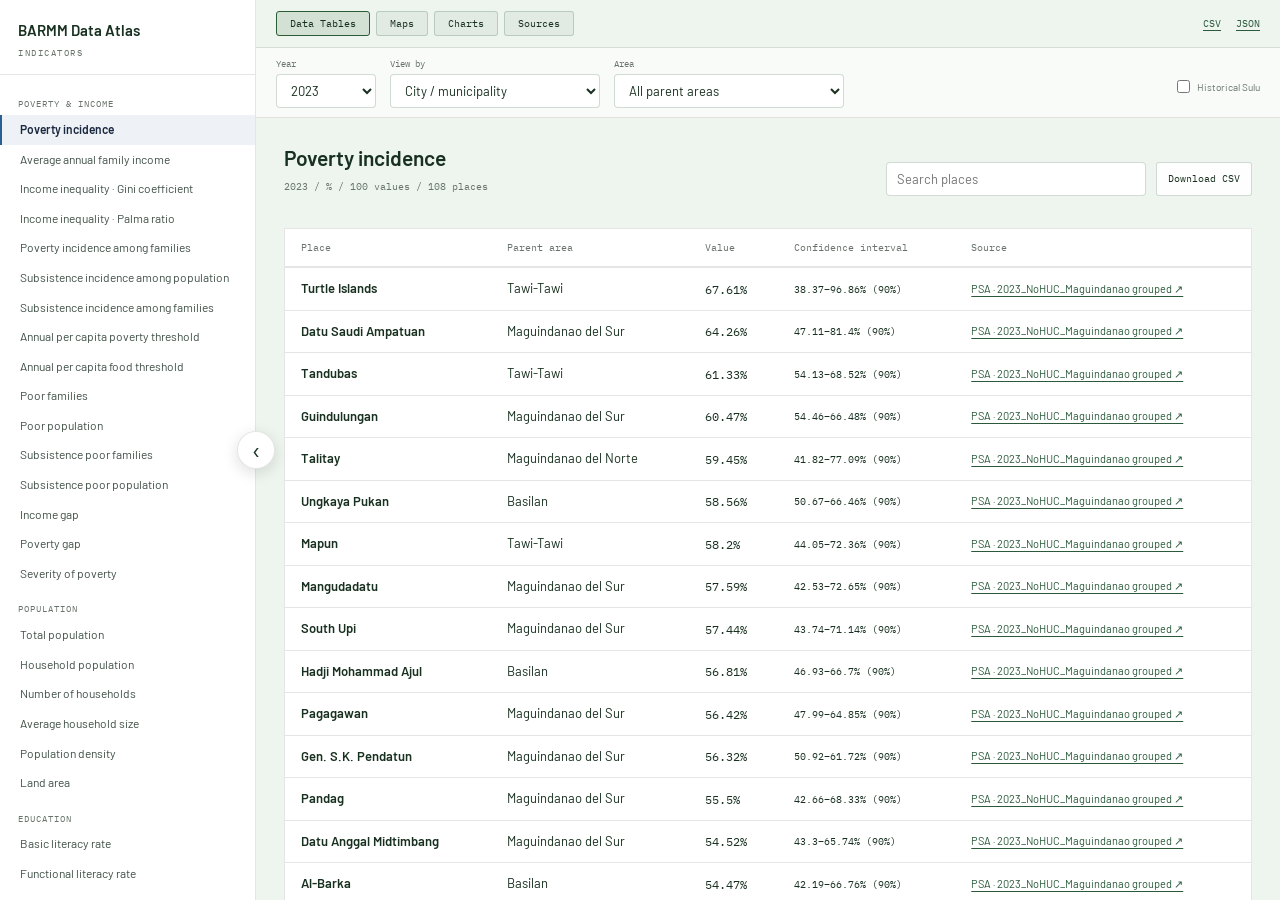
==== site/atlas/index.html @ e6b147f9 "Publish BARMM Data Atlas and CY2024 COA dashboards" ====
<!doctype html>
<html lang="en">
<head><meta charset="utf-8"><meta name="viewport" content="width=device-width,initial-scale=1"><meta name="theme-color" content="#eef5ef"><title>BARMM Data Atlas</title><link rel="stylesheet" href="atlas.css"><script src="vendor/d3.min.js" defer></script><script src="atlas.js" defer></script></head>
<body>
<a class="skip" href="#workspace">Skip to data</a>
<aside id="indicator-nav"><div class="nav-header"><a href="./" class="nav-title">BARMM Data Atlas</a><div class="nav-subtitle">Indicators</div></div><div id="indicator-list" role="navigation" aria-label="Indicators"></div></aside>
<button id="nav-toggle" aria-label="Toggle indicator navigation" aria-controls="indicator-nav" aria-expanded="true">&#8249;</button><div id="nav-overlay" hidden></div>
<header><a class="identity" href="./">BARMM Data Atlas</a><nav role="tablist" aria-label="Views"><button role="tab" aria-selected="true" aria-controls="view-tables" data-view="tables">Data Tables</button><button role="tab" aria-selected="false" aria-controls="view-map" data-view="map">Maps</button><button role="tab" aria-selected="false" aria-controls="view-charts" data-view="charts">Charts</button><button role="tab" aria-selected="false" aria-controls="view-sources" data-view="sources">Sources</button></nav><div class="downloads"><a href="observations.csv" download>CSV</a><a href="data.json" download>JSON</a></div></header>
<div class="filters"><label>Year<select id="year"></select></label><label>View by<select id="level"></select></label><label>Area<select id="province"></select></label><label class="historical"><input type="checkbox" id="sulu">Historical Sulu</label></div>
<main id="workspace">
<section id="view-map" class="view" role="tabpanel" aria-label="Maps" hidden><div id="map"><svg aria-label="BARMM locality boundaries"></svg><div id="tooltip" role="status"></div></div><div class="map-heading"><h1 id="map-title"></h1><p id="map-subtitle"></p></div><div class="map-bottom"><div id="legend"></div><span id="map-note"></span></div><div class="map-actions"><button id="reset-map" type="button">Reset map</button><button id="indicator-source" type="button">Source</button></div></section>
<section id="view-charts" class="view scroll-view" role="tabpanel" aria-label="Charts" hidden><div class="content"><h1 class="view-title" id="chart-title"></h1><p class="view-subtitle" id="chart-subtitle"></p><div id="chart"></div></div></section>
<section id="view-tables" class="view scroll-view" role="tabpanel" aria-label="Data Tables"><div class="content"><div class="table-tools"><div><h1 class="view-title" id="table-title"></h1><p id="table-count" class="view-subtitle"></p></div><div><label class="search"><span class="sr-only">Search places</span><input id="search" type="search" placeholder="Search places"></label><button id="export" type="button">Download CSV</button></div></div><div class="table-scroll"><table><thead><tr><th scope="col"><button id="sort-place">Place</button></th><th scope="col">Parent area</th><th scope="col"><button id="sort-value">Value</button></th><th scope="col" id="extra-heading">Confidence interval</th><th scope="col">Source</th></tr></thead><tbody id="rows"></tbody></table></div><div id="pagination"></div></div></section>
<section id="view-sources" class="view scroll-view" role="tabpanel" aria-label="Sources" hidden><div class="content"><h1 class="view-title">Sources</h1><div id="method" class="indicator-sources"></div><div class="catalog-tools"><label><span class="sr-only">Search sources</span><input type="search" id="source-search" placeholder="Search source files"></label><label><span class="sr-only">Source status</span><select id="source-status"><option value="">All source files</option><option>Integrated</option><option>Catalogued &#183; not extracted</option></select></label></div><div id="sources"></div><div id="geo-sources"></div></div></section>
<aside id="map-data" aria-label="Indicator data"><div class="data-panel-head"><h2 id="data-panel-title"></h2><p id="data-panel-meta"></p></div><div class="data-panel-scroll"><table><thead id="map-data-head"></thead><tbody id="map-data-rows"></tbody></table></div></aside>
<aside class="profile" aria-label="Selected place" hidden><button id="close-profile" aria-label="Close place details">&times;</button><div id="profile" aria-live="polite"></div></aside>
<div id="error" role="alert" hidden></div>
</main>
</body></html>
---- site/atlas/atlas.css ----
@font-face{font-family:Barlow;src:url('../fonts/barlow-regular.ttf');font-weight:400;font-display:swap}@font-face{font-family:Barlow;src:url('../fonts/barlow-semibold.ttf');font-weight:600 700;font-display:swap}@font-face{font-family:Plex;src:url('../fonts/ibm-plex-mono-regular.ttf');font-display:swap}
:root{--bg:#eef5ef;--ink:#18301f;--muted:#68746b;--line:rgba(0,0,0,.10);--blue:#0072b2;--sans:Barlow,'Segoe UI',sans-serif;--mono:Plex,monospace;--toolbar:84px;--header:48px}*{box-sizing:border-box}html,body{width:100%;height:100%;margin:0;overflow:hidden}body{font:14px/1.5 var(--sans);color:var(--ink);background:var(--bg)}button,input,select{font:inherit;color:inherit}button,a,select{cursor:pointer}a{color:#2b5a3b;text-underline-offset:3px}button:focus-visible,a:focus-visible,input:focus-visible,select:focus-visible{outline:2px solid var(--blue);outline-offset:3px}[hidden]{display:none!important}.sr-only{position:absolute;width:1px;height:1px;overflow:hidden;clip:rect(0,0,0,0)}.skip{position:absolute;left:-9999px;z-index:100;background:white;padding:10px}.skip:focus{left:0}header{height:var(--header);display:flex;align-items:center;gap:26px;padding:0 20px;border-bottom:1px solid var(--line);background:var(--bg)}.identity{font-size:15px;font-weight:600;text-decoration:none;color:var(--ink);white-space:nowrap}nav{display:flex;gap:6px;overflow:auto;scrollbar-width:none}nav button{padding:5px 13px;border:1px solid rgba(44,91,54,.22);background:rgba(44,91,54,.06);color:var(--ink);font:10px var(--mono);white-space:nowrap}nav button[aria-selected=true]{border-color:#2c5b36;background:rgba(44,91,54,.14)}.downloads{display:flex;gap:15px;margin-left:auto;font:10px var(--mono)}.filters{height:var(--toolbar);display:flex;gap:14px;align-items:center;padding:12px 20px;background:rgba(255,255,255,.65);border-bottom:1px solid var(--line)}label{display:block;font:9px var(--mono);color:var(--muted)}select,input[type=search]{border:1px solid rgba(44,91,54,.22);background:white;border-radius:4px;font:13px var(--sans);padding:7px 10px;width:100%;height:34px;color:var(--ink)}label>select{margin-top:5px}.filters>label{flex:1;min-width:95px}.filters .indicator-select{flex:2.5}.filters>label:nth-child(3){flex:.55;min-width:70px}.filters .historical{flex:none;min-width:0;display:flex;align-items:center;gap:4px;align-self:flex-end;margin-bottom:9px;font:10px var(--sans);white-space:nowrap}.historical input{accent-color:#2c5b36}main{position:fixed;inset:calc(var(--header) + var(--toolbar)) 0 0}.view{height:100%;position:absolute;inset:0}.scroll-view{overflow-y:auto;padding:26px 28px 50px}.scroll-view::-webkit-scrollbar,.profile::-webkit-scrollbar{width:4px}.scroll-view::-webkit-scrollbar-thumb,.profile::-webkit-scrollbar-thumb{background:#c4cec5}.content{max-width:1480px;margin:auto}.view-title{font-size:21px;font-weight:600;line-height:1.3;margin:0}.view-subtitle{font:10px/1.6 var(--mono);color:var(--muted);margin:8px 0 18px}#map{position:absolute;inset:0;overflow:hidden;touch-action:none}#map svg{display:block;width:100%;height:100%;cursor:grab}#map svg:active{cursor:grabbing}.locality{stroke:rgba(49,91,58,.38);stroke-width:.65;vector-effect:non-scaling-stroke;cursor:pointer}.locality:hover,.locality:focus{stroke:#18301f;stroke-width:2;outline:none}.locality.selected{stroke:#0072b2;stroke-width:2.5}.map-label{font:10px var(--mono);fill:#18301f;pointer-events:none;paint-order:stroke;stroke:rgba(255,255,255,.8);stroke-width:3px;stroke-linejoin:round}.map-heading{position:absolute;top:18px;left:20px;pointer-events:none;max-width:calc(100% - 50px)}.map-heading h1{font-size:18px;font-weight:600;margin:0;line-height:1.2}.map-heading p{font:10px var(--mono);color:var(--muted);margin:8px 0}.map-bottom{position:absolute;bottom:14px;left:20px;pointer-events:none;background:rgba(255,255,255,.9);padding:12px 14px;border:1px solid var(--line);border-radius:4px}.map-bottom>span{font:9px var(--mono);color:var(--muted);display:block;margin-top:8px}#legend{display:flex;align-items:center;gap:8px;font:10px var(--mono);color:var(--ink)}.ramp{height:9px;width:135px;background:linear-gradient(90deg,#edf5e8,#285e3b)}.missing-key{width:11px;height:11px;background:#dce1e5;margin-left:10px}.map-actions{position:absolute;bottom:20px;right:20px;display:flex;gap:7px}button{border:1px solid rgba(44,91,54,.22);border-radius:3px;background:rgba(255,255,255,.9);padding:7px 11px;font:10px var(--mono)}button:hover{background:#e1ebe1}button:disabled{opacity:.4;cursor:default}#tooltip{position:absolute;background:white;color:var(--ink);box-shadow:0 2px 9px #0002;font-size:13px;padding:10px 12px;pointer-events:none;display:none;max-width:220px;z-index:5;border:1px solid var(--line);border-radius:4px}#tooltip strong{display:block}.profile{position:absolute;top:0;right:0;bottom:0;width:350px;overflow:auto;border-left:1px solid var(--line);background:white;padding:24px;z-index:15;box-shadow:-5px 0 16px #00000008}#close-profile{position:absolute;top:15px;right:17px;border:0;padding:0 5px;font:23px var(--sans);color:var(--muted);background:none}.profile h3{font-size:25px;font-weight:600;line-height:1.2;margin:0 24px 6px 0}.profile .parent{font:10px/1.6 var(--mono);color:var(--muted);margin:0 0 24px}.metric-label{font-size:14px;margin:18px 0 8px}.big{font:34px/1.2 var(--mono);letter-spacing:-.04em}.unit,.interval{font:10px var(--mono);color:var(--muted);margin:8px 0}.citation{font:10px/1.8 var(--mono);margin:20px 0;color:var(--muted);overflow-wrap:anywhere}.history{display:flex;gap:14px;align-items:flex-end;border-bottom:1px solid var(--line);padding:15px 0 18px;margin:20px 0}.history>div{display:flex;flex:1;flex-direction:column;gap:7px;text-align:center;font:9px var(--mono);max-width:100px}.history .bar{background:#0072b2}.history span{color:var(--muted)}.other-values{padding-top:20px;border-top:1px solid var(--line)}.other-values h4{font:10px var(--mono);color:var(--muted);margin:0 0 10px}.other-values button{display:flex;justify-content:space-between;gap:15px;text-align:left;width:100%;border:0;border-bottom:1px solid var(--line);border-radius:0;background:none;padding:11px 0;font:13px var(--sans)}.other-values button span:last-child{font:11px var(--mono);white-space:nowrap}.other-values small{color:var(--muted);font:9px var(--mono)}.context-note{font:11px var(--sans);color:var(--muted)}.context-parent{border:0;padding:0;background:none;text-decoration:underline;font:inherit}.missing{color:var(--muted);font-size:14px}.table-tools{display:flex;align-items:center;justify-content:space-between;gap:25px;margin-bottom:15px}.table-tools>div:last-child{display:flex;gap:10px}.search{min-width:260px}.table-tools button{height:34px}.table-scroll{overflow:auto;background:white;border:1px solid var(--line)}table{border-collapse:collapse;width:100%;text-align:left;font-size:13px}th{padding:12px 16px;font:10px var(--mono);color:var(--muted);border-bottom:2px solid var(--line);white-space:nowrap}th button{font:inherit;color:inherit;border:0;background:none;padding:0}td{padding:11px 16px;border-bottom:1px solid var(--line)}td:nth-child(3){font:12px var(--mono);white-space:nowrap}td:nth-child(4){font:10px var(--mono);white-space:nowrap}td:last-child{font-size:11px}td>button{border:0;background:none;padding:0;text-align:left;font:600 13px var(--sans)}td>button:hover{text-decoration:underline}tr.active{background:#edf4ed}.historical-badge{display:block;font:8px var(--mono);color:var(--muted);margin-top:3px}#pagination{display:flex;align-items:center;justify-content:flex-end;gap:14px;padding:15px 0;font:10px var(--mono)}.catalog-tools{display:flex;gap:12px;margin:20px 0}.catalog-tools label:first-child{flex:1;max-width:650px}.catalog-tools select{margin:0}.source-card{display:grid;grid-template-columns:135px minmax(0,1fr) 155px;gap:25px;border-top:1px solid var(--line);padding:20px 0}.source-state{font:9px/1.8 var(--mono);color:var(--muted)}.source-state.ready{color:#285e3b}.source-card h3{font-size:16px;line-height:1.35;margin:0 0 7px}.source-card p{font-size:12px;color:var(--muted);margin:0}.source-links{display:flex;flex-direction:column;gap:8px;font:10px var(--mono)}.source-card details{font:9px var(--mono);color:var(--muted);overflow-wrap:anywhere}.source-card summary{cursor:pointer;padding:10px 0;font:9px var(--mono)}.indicator-sources{margin-top:17px;padding:15px 18px;background:white;border:1px solid var(--line);font-size:13px}.indicator-sources h2{font-size:15px;margin:0 0 6px}.indicator-sources p{font:10px var(--mono);color:var(--muted);margin:4px 0 10px}.indicator-sources a{margin-right:20px;font-size:12px}#geo-sources{display:flex;gap:22px;padding-top:25px;font-size:12px}.more-sources{margin-top:12px}.empty{padding:30px;text-align:center;color:var(--muted)}#error{position:absolute;inset:20px;background:white;color:#a52d2d;padding:25px;z-index:50}.chart-row{display:grid;grid-template-columns:220px minmax(100px,1fr) 110px;gap:16px;align-items:center;background:white;border-bottom:1px solid var(--line);padding:11px 15px}.chart-place{border:0;text-align:left;background:none;padding:0;font:13px var(--sans)}.chart-track{height:17px;background:#f0f4f0}.chart-bar{height:100%;background:#0072b2;min-width:2px}.chart-value{font:11px var(--mono);text-align:right}.has-selection .map-actions{right:370px}.has-selection #view-charts .content,.has-selection #view-tables .content{margin-right:350px}
@media(max-width:1050px){.filters{gap:9px;padding-left:14px;padding-right:14px}.filters .historical{font-size:9px}.filters>label{min-width:85px}.identity{font-size:14px}header{gap:16px}.downloads{gap:10px}.chart-row{grid-template-columns:180px 1fr 90px}}
@media(max-width:700px){:root{--header:84px;--toolbar:163px}header{height:var(--header);padding:10px 12px;gap:8px;flex-wrap:wrap;align-content:center}.identity{flex:1}.downloads{margin-left:0}nav{order:3;width:100%;gap:6px;padding-top:5px}nav button{font-size:9px;padding:5px 11px}.filters{display:grid;grid-template-columns:1fr 1fr 70px;gap:8px 10px;align-items:start;padding:10px 12px}.filters .indicator-select{grid-column:1/-1;grid-row:2}.filters>label{min-width:0}.filters>label:nth-child(4){grid-column:2;grid-row:1}.filters>label:nth-child(5){grid-column:1/3;grid-row:3}.filters .historical{grid-column:3;grid-row:3;white-space:normal;align-self:end;margin:0;font-size:10px;height:34px;line-height:1.1}.filters label>select{margin-top:3px;padding:6px 7px;font-size:12px;height:31px}.scroll-view{padding:20px 14px 40px}.map-heading{top:13px;left:14px}.map-heading h1{font-size:16px;max-width:280px}.map-heading p{font-size:9px}.map-bottom{left:10px;bottom:54px;padding:9px 10px;max-width:calc(100% - 20px)}#legend{font-size:8px;gap:6px}.ramp{width:85px}.map-bottom>span{font-size:8px;max-width:300px}.map-actions{left:10px;right:auto!important;bottom:12px}.profile{top:auto;left:0;right:0;bottom:0;width:100%;max-height:65%;border-left:0;border-top:1px solid var(--line);padding:22px;box-shadow:0 -5px 20px #0001;border-radius:12px 12px 0 0}.profile h3{font-size:23px}.has-selection #view-charts .content,.has-selection #view-tables .content{margin-right:auto}.table-tools{display:block}.table-tools>div:last-child{margin:15px 0}.search{flex:1;min-width:0}table{min-width:650px}td,th{padding:11px 12px}.source-card{grid-template-columns:1fr;gap:7px;padding:18px 0}.source-links{flex-direction:row;flex-wrap:wrap;gap:16px}.catalog-tools{flex-direction:column;gap:8px}.chart-row{grid-template-columns:120px minmax(0,1fr) 64px;gap:9px;padding:10px}.chart-place{font-size:12px}.chart-value{font-size:10px}#geo-sources{flex-direction:column;gap:12px}.view-title{font-size:19px}}

/* Indicator navigation follows the NDHS app shell. */
:root{--nav-width:256px;--toolbar:70px}#indicator-nav{position:fixed;left:0;top:0;bottom:0;width:var(--nav-width);display:flex;flex-direction:column;z-index:25;background:#fff;border-right:1px solid var(--line)}.nav-header{padding:20px 18px 16px;border-bottom:1px solid var(--line);flex:none}.nav-title{display:block;font:600 15px/1.35 var(--sans);color:var(--ink);text-decoration:none;margin-bottom:7px}.nav-subtitle{font:9px var(--mono);letter-spacing:1.5px;text-transform:uppercase;color:var(--muted)}#indicator-list{flex:1;overflow:auto;padding:8px 0 16px;scrollbar-width:thin;scrollbar-color:#d7ded8 transparent}.nav-section h2{padding:15px 18px 5px;margin:0;font:9px/1.3 var(--mono);letter-spacing:1px;text-transform:uppercase;color:var(--muted)}.nav-item{display:block;width:100%;border:0;border-left:2px solid transparent;border-radius:0;background:none;padding:7px 18px;text-align:left;font:12px/1.3 var(--sans);color:#405047}.nav-item:hover{background:#eef3f0}.nav-item.active{background:rgba(42,95,143,.08);border-left-color:#2a5f8f;color:#1a2840;font-weight:600}header{margin-left:var(--nav-width)}header .identity{display:none}.filters{margin-left:var(--nav-width);max-width:900px}.filters>label{flex:none;min-width:0}.filters>label:nth-child(1){width:100px}.filters>label:nth-child(2){width:210px}.filters>label:nth-child(3){width:230px;flex:none}.filters .historical{margin-left:auto}.filters{max-width:none}main{left:var(--nav-width)}#nav-toggle{position:fixed;z-index:35;top:50%;left:calc(var(--nav-width) - 19px);width:38px;height:38px;border:1px solid var(--line);border-radius:50%;background:white;box-shadow:0 4px 15px #0002;font:25px/1 var(--sans);padding:0;transform:translateY(-50%)}.nav-collapsed #indicator-nav{transform:translateX(-100%)}.nav-collapsed header,.nav-collapsed .filters{margin-left:0}.nav-collapsed main{left:0}.nav-collapsed #nav-toggle{left:14px}.nav-collapsed header{padding-left:65px}#nav-overlay{position:fixed;inset:var(--header) 0 0;background:#0004;z-index:24}
@media(max-width:1050px) and (min-width:701px){.filters{gap:10px}.filters>label:nth-child(1){width:80px}.filters>label:nth-child(2){width:170px}.filters>label:nth-child(3){width:180px}}
@media(max-width:700px){:root{--toolbar:74px}header,.filters,.nav-collapsed header,.nav-collapsed .filters{margin-left:0}header{padding-left:48px!important}header .identity{display:block}main,.nav-collapsed main{left:0}#indicator-nav{top:var(--header);transform:translateX(-100%)}.nav-open #indicator-nav{transform:translateX(0)}#nav-toggle,.nav-collapsed #nav-toggle{top:22px;left:9px;width:30px;height:30px;border:0;border-radius:0;box-shadow:none;background:transparent;font-size:20px;transform:none}.filters{display:grid;grid-template-columns:60px 1fr 1.15fr 58px;gap:9px;padding:9px 12px}.filters>label:nth-child(1),.filters>label:nth-child(2),.filters>label:nth-child(3),.filters .historical{grid-row:1;grid-column:auto;width:auto;min-width:0;flex:none}.filters .historical{height:31px;align-self:end;margin:0;white-space:normal;font-size:9px}.nav-header{padding-top:16px}.nav-item{padding-top:9px;padding-bottom:9px}}

@media(min-width:701px) and (max-width:1050px){.filters{display:grid;grid-template-columns:66px minmax(100px,1fr) minmax(110px,1.3fr) 55px;gap:8px}.filters>label:nth-child(1),.filters>label:nth-child(2),.filters>label:nth-child(3){width:auto;min-width:0}.filters .historical{white-space:normal;line-height:1.2;margin:0;align-self:end;height:34px}}

/* Indicator tables are visible before any locality is selected. */
:root{--data-width:390px}#map-data{position:absolute;top:0;right:0;bottom:0;width:var(--data-width);background:white;border-left:1px solid var(--line);display:flex;flex-direction:column;z-index:10}.data-panel-head{padding:18px 20px 15px;border-bottom:1px solid var(--line);flex:none}.data-panel-head h2{font:600 17px/1.3 var(--sans);margin:0 0 8px}.data-panel-head p{font:9px/1.5 var(--mono);color:var(--muted);margin:0}.data-panel-scroll{overflow:auto;flex:1;scrollbar-width:thin;scrollbar-color:#c4cec5 transparent}.data-panel-scroll table{font-size:12px;min-width:100%;width:100%}.data-panel-scroll th{position:sticky;top:0;background:white;z-index:1;padding:11px 9px;text-align:right;font:9px var(--mono)}.data-panel-scroll th:first-child{text-align:left}.data-panel-scroll td{padding:10px 9px;text-align:right;font:10px var(--mono);white-space:nowrap}.data-panel-scroll td:first-child{text-align:left;white-space:normal;width:43%}.data-panel-scroll td:first-child button{font:12px/1.25 var(--sans)}.row-parent{display:block;font:8px/1.4 var(--mono);color:var(--muted);margin-top:4px}.current-year{background:#f1f6f1!important}.data-panel-scroll tr.active td{background:#e5f0e5!important}#map{right:var(--data-width)}.map-heading{max-width:calc(100% - var(--data-width) - 35px)}.map-actions,.has-selection .map-actions{right:calc(var(--data-width) + 20px)}.map-bottom{max-width:calc(100% - var(--data-width) - 35px)}#view-charts{padding-right:calc(var(--data-width) + 28px)}.has-selection #view-charts .content{margin-right:auto}.profile{width:var(--data-width)}
@media(max-width:1050px){#map{right:0;bottom:45%}#map-data{top:55%;left:0;width:100%;border-left:0;border-top:1px solid var(--line)}.data-panel-head{padding:11px 16px;display:flex;align-items:center;justify-content:space-between;gap:12px}.data-panel-head h2{font-size:14px;margin:0}.data-panel-head p{font-size:8px;text-align:right}.map-heading{max-width:calc(100% - 35px)}.map-bottom{bottom:calc(45% + 13px);max-width:calc(100% - 35px);padding:8px 10px}.map-bottom>span{display:none}.map-actions,.has-selection .map-actions{bottom:calc(45% + 13px);right:15px;left:auto}#legend{font-size:8px;gap:6px}.ramp{width:75px}.map-actions button{font-size:8px;padding:7px}.profile{top:55%;left:0;width:100%;max-height:none;border-left:0;border-top:1px solid var(--line);border-radius:0;padding:20px}#view-charts{padding-right:20px;padding-bottom:calc(45vh + 45px)}.data-panel-scroll td:first-child{width:45%}.data-panel-scroll td,.data-panel-scroll th{padding-left:14px;padding-right:14px}}
@media(max-width:700px){.map-bottom{bottom:calc(45% + 43px);max-width:calc(100% - 20px)}.map-actions,.has-selection .map-actions{left:10px;right:auto!important;bottom:calc(45% + 8px)}.map-heading h1{max-width:300px}.data-panel-head h2{font-size:13px}.data-panel-scroll th{font-size:9px}.data-panel-scroll td{font-size:10px}#map-data .data-panel-scroll table{min-width:0}.map-heading{top:12px}#view-charts{padding-left:14px;padding-right:14px}}

@media(max-width:700px){.filters>label.historical:nth-child(4){grid-column:4;grid-row:1}}
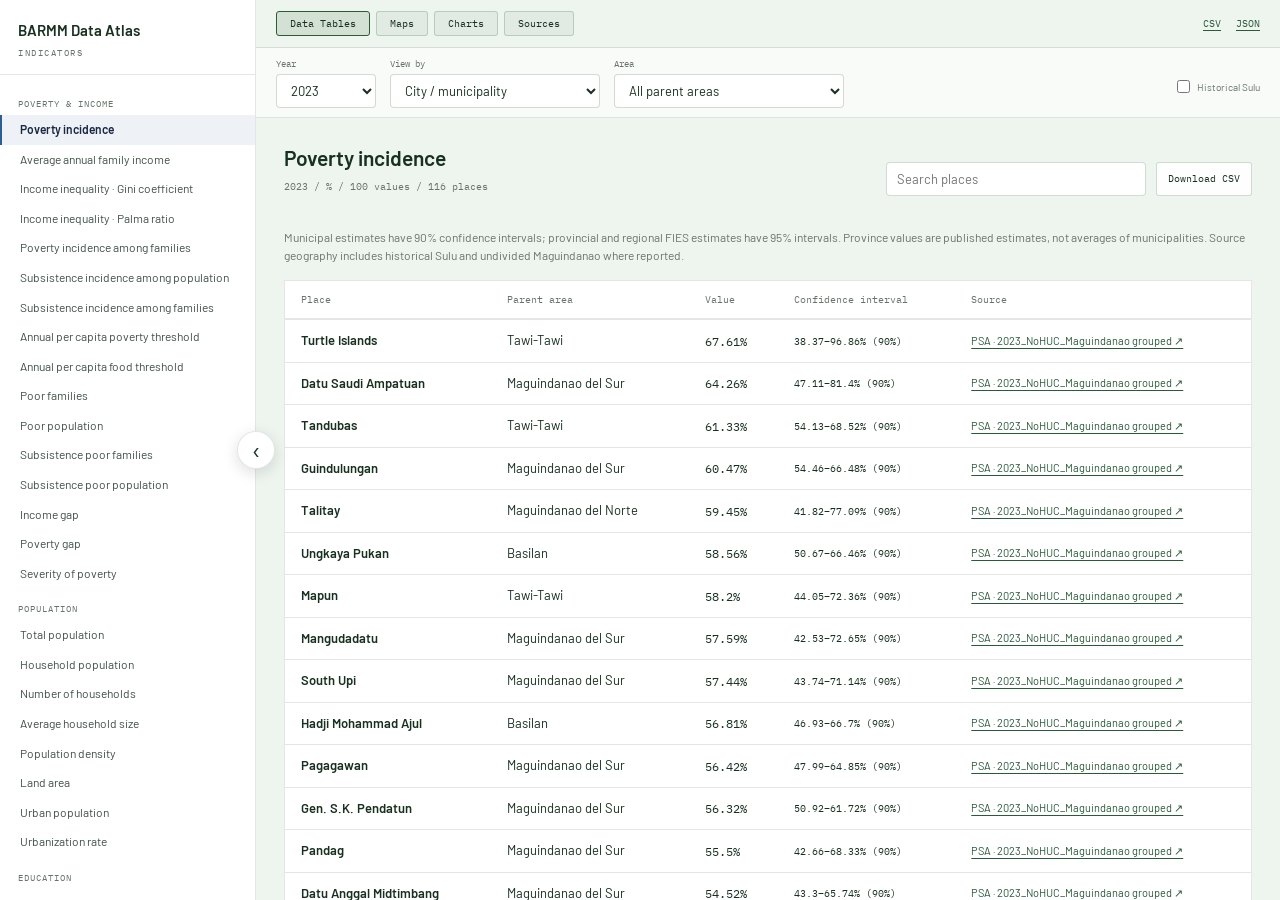
==== commit ba2fd353: "Add municipal vital statistics, urbanization and population projections" ====
--- a/site/atlas/index.html
+++ b/site/atlas/index.html
@@ -1,16 +1,16 @@
 <!doctype html>
 <html lang="en">
-<head><meta charset="utf-8"><meta name="viewport" content="width=device-width,initial-scale=1"><meta name="theme-color" content="#eef5ef"><title>BARMM Data Atlas</title><link rel="stylesheet" href="atlas.css"><script src="vendor/d3.min.js" defer></script><script src="atlas.js" defer></script></head>
+<head><meta charset="utf-8"><meta name="viewport" content="width=device-width,initial-scale=1"><meta name="theme-color" content="#eef5ef"><title>BARMM Data Atlas</title><link rel="stylesheet" href="atlas.css?v=a01-a05-20261013"><script src="vendor/d3.min.js" defer></script><script src="atlas.js?v=a01-a05-20261013" defer></script></head>
 <body>
 <a class="skip" href="#workspace">Skip to data</a>
 <aside id="indicator-nav"><div class="nav-header"><a href="./" class="nav-title">BARMM Data Atlas</a><div class="nav-subtitle">Indicators</div></div><div id="indicator-list" role="navigation" aria-label="Indicators"></div></aside>
 <button id="nav-toggle" aria-label="Toggle indicator navigation" aria-controls="indicator-nav" aria-expanded="true">&#8249;</button><div id="nav-overlay" hidden></div>
 <header><a class="identity" href="./">BARMM Data Atlas</a><nav role="tablist" aria-label="Views"><button role="tab" aria-selected="true" aria-controls="view-tables" data-view="tables">Data Tables</button><button role="tab" aria-selected="false" aria-controls="view-map" data-view="map">Maps</button><button role="tab" aria-selected="false" aria-controls="view-charts" data-view="charts">Charts</button><button role="tab" aria-selected="false" aria-controls="view-sources" data-view="sources">Sources</button></nav><div class="downloads"><a href="observations.csv" download>CSV</a><a href="data.json" download>JSON</a></div></header>
-<div class="filters"><label>Year<select id="year"></select></label><label>View by<select id="level"></select></label><label>Area<select id="province"></select></label><label class="historical"><input type="checkbox" id="sulu">Historical Sulu</label></div>
+<div class="filters"><label>Year<select id="year"></select></label><label>View by<select id="level"></select></label><label>Area<select id="province"></select></label><label class="historical"><input type="checkbox" id="sulu">Historical Sulu</label><div id="breakdowns" class="breakdown-controls" hidden><label id="period-label">Period<select id="period"><option value="0">Annual total</option></select></label><label id="sex-label">Sex / spouse<select id="sex"><option value="all">Both sexes</option></select></label><label id="age-label">Age group<select id="age-group"><option value="all">All ages</option></select></label></div></div>
 <main id="workspace">
 <section id="view-map" class="view" role="tabpanel" aria-label="Maps" hidden><div id="map"><svg aria-label="BARMM locality boundaries"></svg><div id="tooltip" role="status"></div></div><div class="map-heading"><h1 id="map-title"></h1><p id="map-subtitle"></p></div><div class="map-bottom"><div id="legend"></div><span id="map-note"></span></div><div class="map-actions"><button id="reset-map" type="button">Reset map</button><button id="indicator-source" type="button">Source</button></div></section>
 <section id="view-charts" class="view scroll-view" role="tabpanel" aria-label="Charts" hidden><div class="content"><h1 class="view-title" id="chart-title"></h1><p class="view-subtitle" id="chart-subtitle"></p><div id="chart"></div></div></section>
-<section id="view-tables" class="view scroll-view" role="tabpanel" aria-label="Data Tables"><div class="content"><div class="table-tools"><div><h1 class="view-title" id="table-title"></h1><p id="table-count" class="view-subtitle"></p></div><div><label class="search"><span class="sr-only">Search places</span><input id="search" type="search" placeholder="Search places"></label><button id="export" type="button">Download CSV</button></div></div><div class="table-scroll"><table><thead><tr><th scope="col"><button id="sort-place">Place</button></th><th scope="col">Parent area</th><th scope="col"><button id="sort-value">Value</button></th><th scope="col" id="extra-heading">Confidence interval</th><th scope="col">Source</th></tr></thead><tbody id="rows"></tbody></table></div><div id="pagination"></div></div></section>
+<section id="view-tables" class="view scroll-view" role="tabpanel" aria-label="Data Tables"><div class="content"><div class="table-tools"><div><h1 class="view-title" id="table-title"></h1><p id="table-count" class="view-subtitle"></p></div><div><label class="search"><span class="sr-only">Search places</span><input id="search" type="search" placeholder="Search places"></label><button id="export" type="button">Download CSV</button></div></div><p id="indicator-note" class="indicator-note"></p><div class="table-scroll"><table><thead><tr><th scope="col"><button id="sort-place">Place</button></th><th scope="col">Parent area</th><th scope="col"><button id="sort-value">Value</button></th><th scope="col" id="extra-heading">Confidence interval</th><th scope="col">Source</th></tr></thead><tbody id="rows"></tbody></table></div><div id="pagination"></div></div></section>
 <section id="view-sources" class="view scroll-view" role="tabpanel" aria-label="Sources" hidden><div class="content"><h1 class="view-title">Sources</h1><div id="method" class="indicator-sources"></div><div class="catalog-tools"><label><span class="sr-only">Search sources</span><input type="search" id="source-search" placeholder="Search source files"></label><label><span class="sr-only">Source status</span><select id="source-status"><option value="">All source files</option><option>Integrated</option><option>Catalogued &#183; not extracted</option></select></label></div><div id="sources"></div><div id="geo-sources"></div></div></section>
 <aside id="map-data" aria-label="Indicator data"><div class="data-panel-head"><h2 id="data-panel-title"></h2><p id="data-panel-meta"></p></div><div class="data-panel-scroll"><table><thead id="map-data-head"></thead><tbody id="map-data-rows"></tbody></table></div></aside>
 <aside class="profile" aria-label="Selected place" hidden><button id="close-profile" aria-label="Close place details">&times;</button><div id="profile" aria-live="polite"></div></aside>
--- a/site/atlas/atlas.css
+++ b/site/atlas/atlas.css
@@ -16,3 +16,5 @@
 @media(max-width:700px){.map-bottom{bottom:calc(45% + 43px);max-width:calc(100% - 20px)}.map-actions,.has-selection .map-actions{left:10px;right:auto!important;bottom:calc(45% + 8px)}.map-heading h1{max-width:300px}.data-panel-head h2{font-size:13px}.data-panel-scroll th{font-size:9px}.data-panel-scroll td{font-size:10px}#map-data .data-panel-scroll table{min-width:0}.map-heading{top:12px}#view-charts{padding-left:14px;padding-right:14px}}
 
 @media(max-width:700px){.filters>label.historical:nth-child(4){grid-column:4;grid-row:1}}
+
+.filters.has-breakdowns{height:140px;flex-wrap:wrap;align-content:center}.breakdown-controls{display:flex;gap:14px;width:100%;grid-column:1/-1;grid-row:2;min-width:0;overflow-x:auto}.breakdown-controls label{flex:0 0 140px}.indicator-note{font-size:12px;color:var(--muted);max-width:1000px;margin:0 0 16px}.has-breakdowns .historical{margin-left:auto}@media(max-width:1050px){.filters.has-breakdowns{display:grid}.breakdown-controls{gap:10px}.breakdown-controls label{flex-basis:115px}}
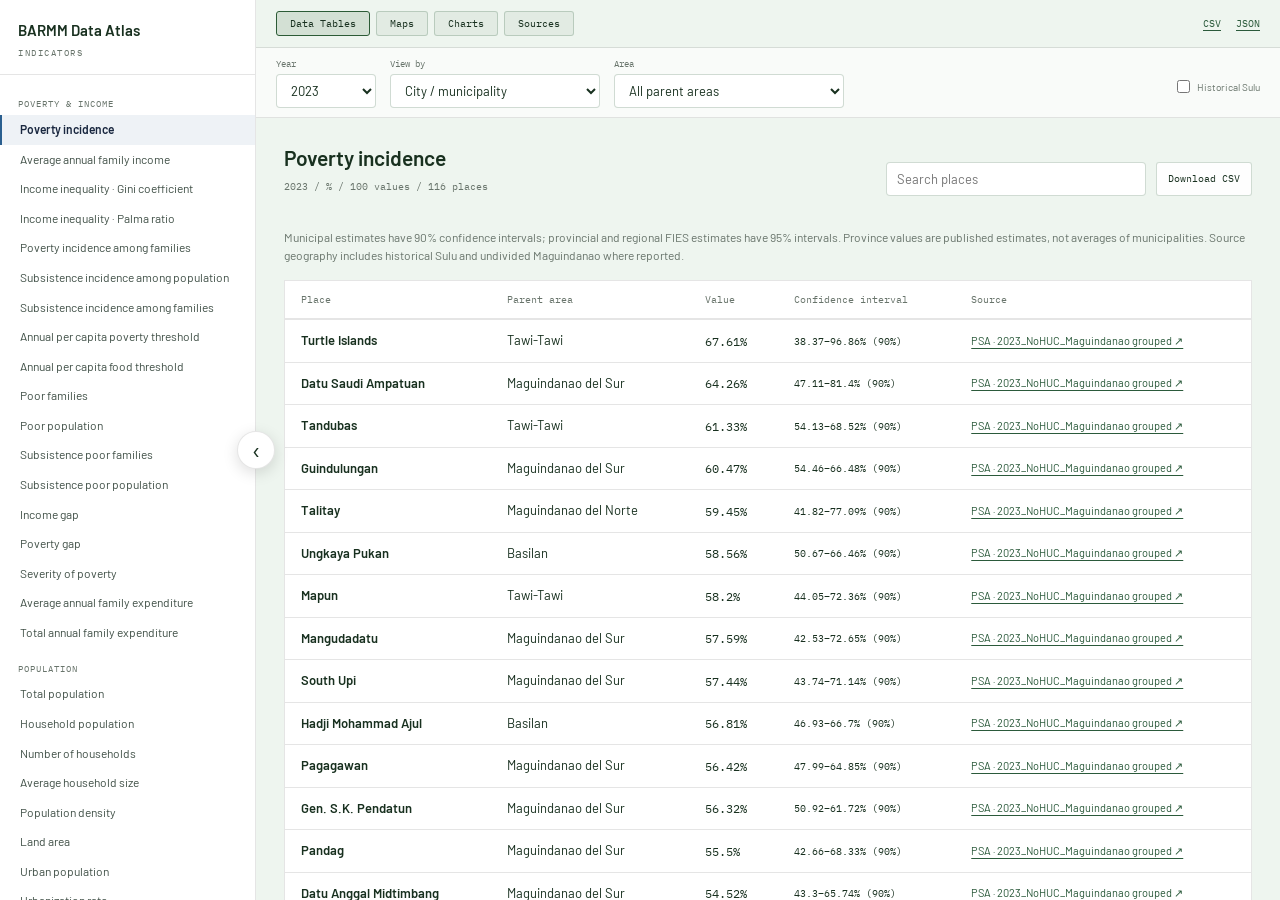
==== commit 4aa578d3: "Add seven provincial Atlas dataset families and category filters" ====
--- a/site/atlas/index.html
+++ b/site/atlas/index.html
@@ -1,12 +1,12 @@
 <!doctype html>
 <html lang="en">
-<head><meta charset="utf-8"><meta name="viewport" content="width=device-width,initial-scale=1"><meta name="theme-color" content="#eef5ef"><title>BARMM Data Atlas</title><link rel="stylesheet" href="atlas.css?v=a01-a05-20261013"><script src="vendor/d3.min.js" defer></script><script src="atlas.js?v=a01-a05-20261013" defer></script></head>
+<head><meta charset="utf-8"><meta name="viewport" content="width=device-width,initial-scale=1"><meta name="theme-color" content="#eef5ef"><title>BARMM Data Atlas</title><link rel="stylesheet" href="atlas.css?v=province-batch-20261013"><script src="vendor/d3.min.js" defer></script><script src="atlas.js?v=province-batch-20261013" defer></script></head>
 <body>
 <a class="skip" href="#workspace">Skip to data</a>
 <aside id="indicator-nav"><div class="nav-header"><a href="./" class="nav-title">BARMM Data Atlas</a><div class="nav-subtitle">Indicators</div></div><div id="indicator-list" role="navigation" aria-label="Indicators"></div></aside>
 <button id="nav-toggle" aria-label="Toggle indicator navigation" aria-controls="indicator-nav" aria-expanded="true">&#8249;</button><div id="nav-overlay" hidden></div>
 <header><a class="identity" href="./">BARMM Data Atlas</a><nav role="tablist" aria-label="Views"><button role="tab" aria-selected="true" aria-controls="view-tables" data-view="tables">Data Tables</button><button role="tab" aria-selected="false" aria-controls="view-map" data-view="map">Maps</button><button role="tab" aria-selected="false" aria-controls="view-charts" data-view="charts">Charts</button><button role="tab" aria-selected="false" aria-controls="view-sources" data-view="sources">Sources</button></nav><div class="downloads"><a href="observations.csv" download>CSV</a><a href="data.json" download>JSON</a></div></header>
-<div class="filters"><label>Year<select id="year"></select></label><label>View by<select id="level"></select></label><label>Area<select id="province"></select></label><label class="historical"><input type="checkbox" id="sulu">Historical Sulu</label><div id="breakdowns" class="breakdown-controls" hidden><label id="period-label">Period<select id="period"><option value="0">Annual total</option></select></label><label id="sex-label">Sex / spouse<select id="sex"><option value="all">Both sexes</option></select></label><label id="age-label">Age group<select id="age-group"><option value="all">All ages</option></select></label></div></div>
+<div class="filters"><label>Year<select id="year"></select></label><label>View by<select id="level"></select></label><label>Area<select id="province"></select></label><label class="historical"><input type="checkbox" id="sulu">Historical Sulu</label><div id="breakdowns" class="breakdown-controls" hidden><label id="category-label" hidden><span id="category-title">Category</span><select id="category"><option value="all">Total / all groups</option></select></label><label id="period-label">Period<select id="period"><option value="0">Annual total</option></select></label><label id="sex-label">Sex / spouse<select id="sex"><option value="all">Both sexes</option></select></label><label id="age-label">Age group<select id="age-group"><option value="all">All ages</option></select></label></div></div>
 <main id="workspace">
 <section id="view-map" class="view" role="tabpanel" aria-label="Maps" hidden><div id="map"><svg aria-label="BARMM locality boundaries"></svg><div id="tooltip" role="status"></div></div><div class="map-heading"><h1 id="map-title"></h1><p id="map-subtitle"></p></div><div class="map-bottom"><div id="legend"></div><span id="map-note"></span></div><div class="map-actions"><button id="reset-map" type="button">Reset map</button><button id="indicator-source" type="button">Source</button></div></section>
 <section id="view-charts" class="view scroll-view" role="tabpanel" aria-label="Charts" hidden><div class="content"><h1 class="view-title" id="chart-title"></h1><p class="view-subtitle" id="chart-subtitle"></p><div id="chart"></div></div></section>
--- a/site/atlas/atlas.css
+++ b/site/atlas/atlas.css
@@ -18,3 +18,5 @@
 @media(max-width:700px){.filters>label.historical:nth-child(4){grid-column:4;grid-row:1}}
 
 .filters.has-breakdowns{height:140px;flex-wrap:wrap;align-content:center}.breakdown-controls{display:flex;gap:14px;width:100%;grid-column:1/-1;grid-row:2;min-width:0;overflow-x:auto}.breakdown-controls label{flex:0 0 140px}.indicator-note{font-size:12px;color:var(--muted);max-width:1000px;margin:0 0 16px}.has-breakdowns .historical{margin-left:auto}@media(max-width:1050px){.filters.has-breakdowns{display:grid}.breakdown-controls{gap:10px}.breakdown-controls label{flex-basis:115px}}
+
+.chart-track{position:relative}.chart-bar{position:absolute;top:0}
